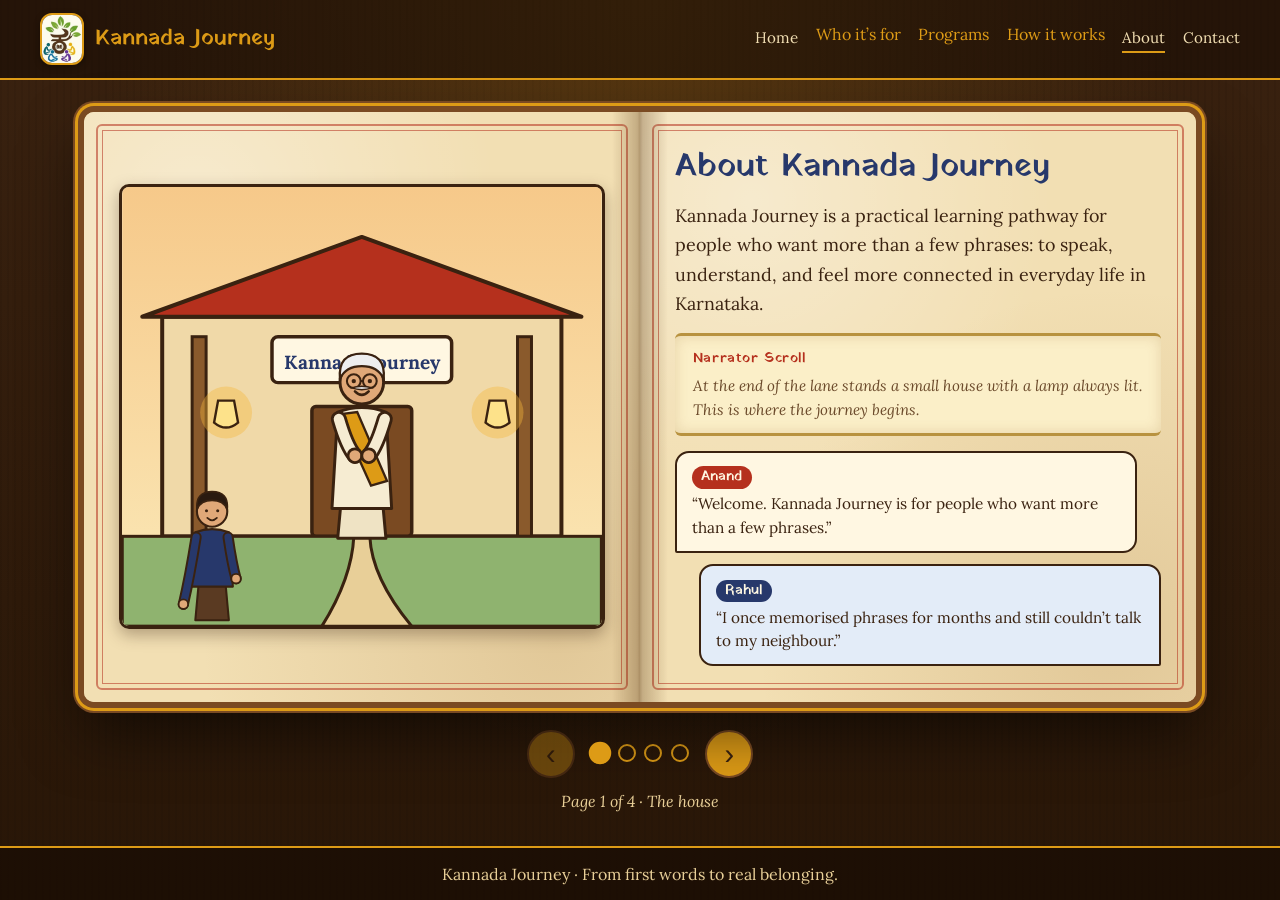
==== about.html @ fe994285 "enabled about page" ====
<!DOCTYPE html>
<html lang="en">
<head>
  <meta charset="utf-8">
  <meta name="viewport" content="width=device-width, initial-scale=1">
  <title>About | Kannada Journey</title>
  <meta name="description" content="Learn about the purpose and approach behind Kannada Journey.">
  <link rel="icon" type="image/jpeg" href="assets/logo.jpeg">

  <!-- Fonts for the storybook look (Kannada + vintage display). Remove if your styles.css already loads fonts. -->
  <link rel="preconnect" href="https://fonts.googleapis.com">
  <link rel="preconnect" href="https://fonts.gstatic.com" crossorigin>
  <link href="https://fonts.googleapis.com/css2?family=Lora:ital,wght@0,400;0,600;1,400&family=Noto+Serif+Kannada:wght@400;600;800&family=Yatra+One&display=swap" rel="stylesheet">

  <link rel="stylesheet" href="assets/styles.css">
  <!-- Storybook look for this page: keep storybook.css in the same folder as this file. -->
</head>
<body class="sb-body">

  <!-- Top bar. If you prefer your existing site header, replace this block with it. -->
  <header class="sb-topbar">
    <a class="sb-brand" href="index.html"><img class="sb-logo" src="assets/logo.jpeg" alt="" width="44" height="52"><span>Kannada Journey</span></a>
    <nav class="sb-topnav" aria-label="Main">
      <a href="index.html">Home</a>
	  <span class="nav-disabled" aria-disabled="true">
    Who it’s for
  </span>

  <span class="nav-disabled" aria-disabled="true">
    Programs
  </span>

  <span class="nav-disabled" aria-disabled="true">
    How it works
  </span>

  <a href="about.html" aria-current="page">About</a>
      <!-- <a href="programs.html">Programs</a>
      <a href="who-its-for.html">Who It’s For</a>
      <a href="how-it-works.html">How It Works</a>
      <a href="everyday-kannada.html">Everyday Kannada</a>
      <a href="about.html">About</a> -->
      <a href="contact.html">Contact</a>
    </nav>
  </header>

  <main class="sb-stage">
    <div class="sb-book" id="sbBook" tabindex="-1">

      <!-- ============ THE HOUSE ============ -->
      <section class="sb-spread" data-title="The house">
        <div class="sb-page sb-page--art">
          <div class="sb-art" data-slot="about0" data-alt="Anand teaches the Kannada letters on a blackboard to three seated learners while Rahul, holding books, looks on outside a village house">
            <p class="sb-art__fallback">The picture goes here. If you only see this message, upload <strong>storybook.js</strong> next to this page.</p>
          </div>
        </div>
        <div class="sb-page sb-page--text sb-page--cover">
          <h1 class="sb-title">About Kannada Journey</h1>
          <p class="sb-lead">Kannada Journey is a practical learning pathway for people who want more than a few phrases: to speak, understand, and feel more connected in everyday life in Karnataka.</p>
          <div class="sb-scroll">
            <p class="sb-scroll__label">Narrator Scroll</p>
            <p>At the end of the lane stands a small house with a lamp always lit. This is where the journey begins.</p>
          </div>
          <div class="sb-dialogue">
            <div class="sb-line sb-line--anand"><span class="sb-who">Anand</span><p>“Welcome. Kannada Journey is for people who want more than a few phrases.”</p></div>
            <div class="sb-line sb-line--rahul"><span class="sb-who">Rahul</span><p>“I once memorised phrases for months and still couldn’t talk to my neighbour.”</p></div>
          </div>
        </div>
      </section>

      <!-- ============ WHY KANNADA JOURNEY ============ -->
      <section class="sb-spread" data-title="Why Kannada Journey">
        <div class="sb-page sb-page--art">
          <div class="sb-art" data-slot="prog2" data-alt="A busy market where Rahul talks with local people, with Anand nearby">
            <p class="sb-art__fallback">The picture goes here. If you only see this message, upload <strong>storybook.js</strong> next to this page.</p>
          </div>
        </div>
        <div class="sb-page sb-page--text">
          <h2 class="sb-heading">Why Kannada Journey</h2>
          <p class="sb-lead">Most classes stop at a few spoken phrases. Kannada Journey takes you further: from speaking your first sentences to reading Kannada, understanding films and books, and staying connected through an active alumni practice community.</p>
          <div class="sb-cards">
            <div class="sb-card"><h3 class="sb-card__title">Pattern-based, not phrase-based</h3><p>You learn how to create sentences, not merely repeat them.</p></div>
            <div class="sb-card"><h3 class="sb-card__title">Speak before script</h3><p>You build spoken confidence before tackling the alphabet.</p></div>
            <div class="sb-card"><h3 class="sb-card__title">Grammar and written Kannada</h3><p>Read books and watch movies and television shows to perfect your Kannada through practice, and build vocabulary by meeting new words each time you read, watch or listen.</p></div>
            <div class="sb-card"><h3 class="sb-card__title">Learning does not end at enrolment</h3><p>Alumni continue practising through role-plays, films, and community activities.</p></div>
          </div>
          <div class="sb-dialogue">
            <div class="sb-line sb-line--anand"><span class="sb-who">Anand</span><p>“You will not only learn what to say. You will understand why it is said that way.”</p></div>
            <div class="sb-line sb-line--rahul"><span class="sb-who">Rahul</span><p>“And I won’t be on my own afterwards. That’s the part I like best.”</p></div>
          </div>
        </div>
      </section>

      <!-- ============ HOW WE MEASURE ============ -->
      <section class="sb-spread" data-title="How we measure">
        <div class="sb-page sb-page--art">
          <div class="sb-art" data-slot="aboutMeasure" data-alt="Four scenes around a glowing brain: sentence formation, vocabulary, practice and real-life use, with Anand and Rahul learning together">
            <p class="sb-art__fallback">The picture goes here. If you only see this message, upload <strong>storybook.js</strong> next to this page.</p>
          </div>
        </div>
        <div class="sb-page sb-page--text">
          <h2 class="sb-heading">How we measure learning</h2>
          <p class="sb-lead">We do not measure learning by the number of phrases memorised. We measure it by whether you can create your own sentences, understand responses, and participate in everyday conversations.</p>
          <p class="sb-lead">A typical short course gives you exposure to Kannada. Kannada Journey is designed to give you usable spoken independence. That takes more than a list of phrases: building sentences step by step, a clear understanding of how Kannada works, speaking practice, correction, revision, and real-life use. That is the depth and support the outcome needs.</p>
          <div class="sb-dialogue">
            <div class="sb-line sb-line--anand"><span class="sb-who">Anand</span><p>“If you have tried learning before and stopped, this programme is designed around structure, practice, and accountability.”</p></div>
            <div class="sb-line sb-line--rahul"><span class="sb-who">Rahul</span><p>“Structure, practice, and someone who corrects me. That’s what I was missing.”</p></div>
          </div>
        </div>
      </section>

      <!-- ============ JOIN ============ -->
      <section class="sb-spread" data-title="Join" id="join">
        <div class="sb-page sb-page--art">
          <div class="sb-art" data-slot="aboutWelcome" data-alt="Anand points Rahul down a village path toward a school where other learners are walking, under a Welcome ribbon">
            <p class="sb-art__fallback">The picture goes here. If you only see this message, upload <strong>storybook.js</strong> next to this page.</p>
          </div>
        </div>
        <div class="sb-page sb-page--text sb-page--cover">
          <h2 class="sb-heading">Walk with us.</h2>
          <p class="sb-lead">From first words to real belonging.</p>
          <div class="sb-actions">
            <a class="sb-btn" href="contact.html">Get in touch</a>
            <!-- <a class="sb-btn sb-btn--ghost" href="programs.html">Explore programs</a> -->
          </div>
          <button class="sb-link" type="button" data-sb-first>Read the story again</button>
        </div>
      </section>

    </div>

    <!-- Controls -->
    <nav class="sb-controls" aria-label="Storybook pages">
      <button class="sb-turn" type="button" data-sb-prev aria-label="Previous page">‹</button>
      <ol class="sb-dots" id="sbDots"></ol>
      <button class="sb-turn" type="button" data-sb-next aria-label="Next page">›</button>
    </nav>
    <p class="sb-counter" id="sbCounter" aria-live="polite"></p>
  </main>

  <footer class="sb-footer">Kannada Journey · From first words to real belonging.</footer>

  <script src="assets/storybook.js"></script>
</body>
</html>
---- assets/styles.css ----
/* =====================================================================
   KANNADA JOURNEY: STORYBOOK STYLES (ONE FILE FOR ALL SEVEN PAGES)
   Paste this ONCE at the very END of your existing styles.css.
   If you pasted any earlier storybook CSS, delete that first, so the
   storybook styles appear only once.
   Every class starts with .sb- so nothing clashes with your own CSS.
   ===================================================================== */

/* =====================================================================
   KANNADA JOURNEY: STORYBOOK PROGRAMS PAGE
   Paste this at the END of your existing styles.css.
   Every class starts with .sb- so nothing clashes with your other pages.
   Change the colours in :root to restyle the whole book.
   ===================================================================== */

:root {
  --sb-desk:      #3a2210;
  --sb-desk-2:    #281607;
  --sb-paper:     #f2dfb3;
  --sb-paper-2:   #e8cf98;
  --sb-ink:       #3a2210;
  --sb-ink-soft:  #6b4a2b;
  --sb-red:       #b5301d;
  --sb-gold:      #dd9b16;
  --sb-green:     #44703a;
  --sb-indigo:    #27386b;
  --sb-display:   "Yatra One", "Noto Serif Kannada", Georgia, serif;
  --sb-body-font: "Lora", "Noto Serif Kannada", Georgia, serif;
}

.nav-disabled {
  color: #dd9b16;
  cursor: not-allowed;
  text-decoration: none;
  pointer-events: none;
  user-select: none;
}

.sb-body {
  margin: 0;
  min-height: 100vh;
  display: flex;
  flex-direction: column;
  color: var(--sb-ink);
  font-family: var(--sb-body-font);
  background:
    radial-gradient(ellipse at 50% 0%, rgba(221,155,22,.18), transparent 60%),
    repeating-linear-gradient(90deg, rgba(0,0,0,.06) 0 2px, transparent 2px 7px),
    linear-gradient(var(--sb-desk), var(--sb-desk-2));
}
.sb-body *, .sb-body *::before, .sb-body *::after { box-sizing: border-box; }

/* ---------- Top bar ---------- */
.sb-topbar {
  display: flex;
  flex-wrap: wrap;
  align-items: center;
  justify-content: space-between;
  gap: .5rem 1.5rem;
  padding: .8rem clamp(1rem, 4vw, 2.5rem);
  background: rgba(20, 10, 3, .55);
  border-bottom: 2px solid var(--sb-gold);
}
.sb-brand {
  font-family: var(--sb-display);
  font-size: 1.35rem;
  color: var(--sb-gold);
  text-decoration: none;
}
.sb-topnav { display: flex; flex-wrap: wrap; gap: .25rem 1.1rem; }
.sb-topnav a {
  color: #f2dfb3;
  text-decoration: none;
  font-size: .95rem;
  padding: .25rem 0;
  border-bottom: 2px solid transparent;
}
.sb-topnav a:hover,
.sb-topnav a[aria-current="page"] { border-bottom-color: var(--sb-gold); }
.sb-topbar a:focus-visible { outline: 3px solid var(--sb-gold); outline-offset: 3px; }

/* ---------- Stage ---------- */
.sb-stage {
  flex: 1;
  width: 100%;
  max-width: 1160px;
  margin: 0 auto;
  padding: clamp(1rem, 3vw, 2rem) clamp(.5rem, 3vw, 1.5rem) 1rem;
}

/* ---------- Book ---------- */
.sb-book {
  position: relative;
  border-radius: 10px;
  background: var(--sb-paper);
  box-shadow:
    0 0 0 6px #7a4a22,
    0 0 0 9px var(--sb-gold),
    0 0 0 11px #7a4a22,
    0 30px 60px rgba(0,0,0,.55);
  outline: none;
}

.sb-spread {
  display: none;
  grid-template-columns: 1fr 1fr;
  align-items: stretch;
  min-height: 560px;
  perspective: 1800px;
  position: relative;
}
.sb-spread.is-active { display: grid; }

.sb-spread::after {
  content: "";
  position: absolute;
  top: 0; bottom: 0; left: 50%;
  width: 56px;
  transform: translateX(-50%);
  pointer-events: none;
  background: linear-gradient(90deg,
    transparent, rgba(80,45,10,.28) 45%, rgba(80,45,10,.4) 50%, rgba(80,45,10,.28) 55%, transparent);
}

.sb-page {
  position: relative;
  padding: clamp(1.2rem, 3vw, 2.2rem);
  background:
    radial-gradient(circle at 20% 15%, rgba(255,255,255,.35), transparent 45%),
    radial-gradient(circle at 85% 90%, rgba(150,95,30,.18), transparent 50%),
    var(--sb-paper);
}
.sb-page--art {
  border-radius: 10px 0 0 10px;
  display: flex;
  align-items: center;
  justify-content: center;
}
.sb-page--text {
  border-radius: 0 10px 10px 0;
  display: flex;
  flex-direction: column;
  justify-content: center;
  gap: .9rem;
  transform-origin: left center;
  backface-visibility: hidden;
}

/* inner ruled border */
.sb-page::before {
  content: "";
  position: absolute;
  inset: 12px;
  border: 2px solid var(--sb-red);
  outline: 1px solid var(--sb-red);
  outline-offset: -7px;
  border-radius: 6px;
  pointer-events: none;
  opacity: .55;
}

/* ---------- Art ---------- */
.sb-art {
  position: relative;
  width: 100%;
  max-width: 520px;
  margin: 0 auto;
}
.sb-art svg {
  display: block;
  width: 100%;
  height: auto;
  aspect-ratio: 480 / 440;
  border-radius: 10px;
  border: 3px solid var(--sb-ink);
  box-shadow: 0 6px 16px rgba(58,34,16,.35);
}
.sb-art img {
  display: block;
  width: 100%;
  height: auto;
  max-height: 560px;
  object-fit: contain;
  border-radius: 10px;
  border: 3px solid var(--sb-ink);
  box-shadow: 0 6px 16px rgba(58,34,16,.35);
}

/* Shown only if storybook.js has not loaded: tells you what is wrong */
.sb-art__fallback {
  margin: 0;
  padding: 2rem 1.2rem;
  text-align: center;
  font-style: italic;
  line-height: 1.5;
  color: var(--sb-ink-soft);
  border: 3px dashed var(--sb-red);
  border-radius: 10px;
  background: rgba(181,48,29,.07);
}

.sb-svg-text { font-family: var(--sb-body-font); }

/* ---------- Typography ---------- */
.sb-kicker,
.sb-chapter {
  margin: 0;
  font-family: var(--sb-display);
  font-size: 1.05rem;
  color: var(--sb-red);
  letter-spacing: .04em;
}
.sb-chapter::before { content: "❖ "; color: var(--sb-gold); }

.sb-title,
.sb-heading {
  margin: 0;
  font-family: var(--sb-display);
  font-weight: 400;
  color: var(--sb-indigo);
  line-height: 1.2;
}
.sb-title   { font-size: clamp(1.45rem, 3vw, 2.05rem); }
.sb-heading { font-size: clamp(1.4rem, 2.8vw, 2rem); }
.sb-heading__main { display: block; }
.sb-heading__sub {
  display: block;
  margin-top: .3rem;
  font-family: var(--sb-body-font);
  font-style: italic;
  font-size: .62em;
  color: var(--sb-red);
}

.sb-lead {
  margin: 0;
  font-size: clamp(1rem, 1.5vw, 1.12rem);
  line-height: 1.65;
  max-width: 36em;
}
.sb-focus {
  margin: 0;
  font-size: .92rem;
  line-height: 1.5;
  color: var(--sb-ink-soft);
}
.sb-focus strong { color: var(--sb-green); }

/* Narrator scroll */
.sb-scroll {
  position: relative;
  padding: .7rem 1.1rem;
  background: #fbefc8;
  border-top: 3px solid #b8923f;
  border-bottom: 3px solid #b8923f;
  border-radius: 6px;
  box-shadow: inset 0 0 14px rgba(150,95,30,.2);
  max-width: 36em;
}
.sb-scroll p { margin: 0; font-style: italic; font-size: .95rem; line-height: 1.6; color: var(--sb-ink-soft); }
.sb-scroll .sb-scroll__label {
  margin-bottom: .2rem;
  font-style: normal;
  font-family: var(--sb-display);
  font-size: .9rem;
  color: var(--sb-red);
  letter-spacing: .04em;
}

/* Dialogue */
.sb-dialogue { display: grid; gap: .7rem; max-width: 36em; }
.sb-line {
  position: relative;
  padding: .65rem .9rem .7rem;
  border: 2px solid var(--sb-ink);
  border-radius: 14px;
  line-height: 1.55;
  font-size: .96rem;
}
.sb-line p { margin: 0; }
.sb-who {
  display: inline-block;
  margin-bottom: .2rem;
  padding: .05rem .6rem;
  font-family: var(--sb-display);
  font-size: .85rem;
  color: #fff7e2;
  border-radius: 999px;
}
.sb-line--anand { background: #fff7e2; margin-right: 1.5rem; border-bottom-left-radius: 2px; }
.sb-line--anand .sb-who { background: var(--sb-red); }
.sb-line--rahul { background: #e3ecf8; margin-left: 1.5rem; border-bottom-right-radius: 2px; }
.sb-line--rahul .sb-who { background: var(--sb-indigo); }

.sb-story {
  margin: .3rem 0 0;
  padding: .8rem 1rem;
  font-style: italic;
  line-height: 1.6;
  color: var(--sb-ink-soft);
  background: rgba(221,155,22,.16);
  border-left: 4px solid var(--sb-gold);
  border-radius: 0 8px 8px 0;
  max-width: 36em;
}

.sb-route {
  margin: 0;
  padding: 0;
  list-style: none;
  display: grid;
  gap: .7rem;
}
.sb-route li {
  padding: .6rem .9rem;
  border: 2px dashed var(--sb-green);
  border-radius: 8px;
  line-height: 1.5;
}
.sb-route li span { display: block; font-family: var(--sb-display); color: var(--sb-green); }

/* ---------- Buttons ---------- */
.sb-actions { display: flex; flex-wrap: wrap; gap: .8rem; }
.sb-btn {
  display: inline-block;
  padding: .75rem 1.4rem;
  font-family: var(--sb-display);
  font-size: 1.05rem;
  color: #fff7e2;
  background: var(--sb-red);
  border: 2px solid #7d1c0e;
  border-radius: 999px;
  box-shadow: 0 3px 0 #7d1c0e;
  text-decoration: none;
  cursor: pointer;
  align-self: flex-start;
}
.sb-btn:hover { background: #cc3a25; }
.sb-btn:active { transform: translateY(2px); box-shadow: 0 1px 0 #7d1c0e; }
.sb-btn--ghost {
  color: var(--sb-indigo);
  background: transparent;
  border-color: var(--sb-indigo);
  box-shadow: 0 3px 0 var(--sb-indigo);
}
.sb-btn--ghost:hover { background: rgba(39,56,107,.1); }
.sb-link {
  align-self: flex-start;
  padding: 0;
  font: inherit;
  font-style: italic;
  color: var(--sb-ink-soft);
  background: none;
  border: 0;
  text-decoration: underline;
  cursor: pointer;
}

/* ---------- Controls ---------- */
.sb-controls {
  display: flex;
  align-items: center;
  justify-content: center;
  gap: 1rem;
  margin-top: 1.8rem;
}
.sb-turn {
  width: 48px;
  height: 48px;
  font-size: 1.8rem;
  line-height: 1;
  color: var(--sb-ink);
  background: var(--sb-gold);
  border: 2px solid #7a4a22;
  border-radius: 50%;
  cursor: pointer;
}
.sb-turn:hover:not(:disabled) { background: #f1b43a; }
.sb-turn:disabled { opacity: .35; cursor: default; }

.sb-dots {
  display: flex;
  flex-wrap: wrap;
  justify-content: center;
  gap: .55rem;
  margin: 0;
  padding: 0;
  list-style: none;
}
.sb-dots button {
  width: 18px;
  height: 18px;
  padding: 0;
  background: transparent;
  border: 2px solid var(--sb-gold);
  border-radius: 50%;
  cursor: pointer;
}
.sb-dots button[aria-current="true"] { background: var(--sb-gold); transform: scale(1.25); }

.sb-counter {
  margin: .8rem 0 0;
  text-align: center;
  font-style: italic;
  color: #e8cf98;
}
.sb-footer {
  padding: 1rem;
  text-align: center;
  color: #e8cf98;
  background: rgba(20,10,3,.55);
  border-top: 2px solid var(--sb-gold);
}

.sb-body button:focus-visible,
.sb-body a:focus-visible { outline: 3px solid var(--sb-indigo); outline-offset: 3px; }
.sb-controls button:focus-visible { outline-color: #fff; }

/* ---------- Page-turn animation ---------- */
@keyframes sbTurnNext {
  from { transform: rotateY(-80deg); opacity: .2; }
  to   { transform: rotateY(0);      opacity: 1; }
}
@keyframes sbTurnPrev {
  from { transform: rotateY(60deg);  opacity: .2; }
  to   { transform: rotateY(0);      opacity: 1; }
}
@keyframes sbFade { from { opacity: 0; } to { opacity: 1; } }

.sb-spread.sb-go-next .sb-page--text { animation: sbTurnNext .7s ease both; }
.sb-spread.sb-go-prev .sb-page--text { animation: sbTurnPrev .7s ease both; }
.sb-spread.sb-go-next .sb-page--art,
.sb-spread.sb-go-prev .sb-page--art  { animation: sbFade .7s ease both; }

/* ---------- Mobile: picture on top, text below ---------- */
@media (max-width: 800px) {
  .sb-spread { grid-template-columns: 1fr; min-height: 0; }
  .sb-spread::after { display: none; }
  .sb-page--art  { border-radius: 10px 10px 0 0; padding-bottom: .6rem; }
  .sb-page--text { border-radius: 0 0 10px 10px; }
  .sb-topbar { justify-content: center; text-align: center; }
  .sb-topnav { justify-content: center; }
  .sb-dots { max-width: 220px; }
  .sb-line--anand { margin-right: .5rem; }
  .sb-line--rahul { margin-left: .5rem; }
}

@media (prefers-reduced-motion: reduce) {
  .sb-spread.sb-go-next .sb-page--text,
  .sb-spread.sb-go-prev .sb-page--text,
  .sb-spread.sb-go-next .sb-page--art,
  .sb-spread.sb-go-prev .sb-page--art { animation: none; }
}


/* =====================================================================
   KANNADA JOURNEY: EXTRA STORYBOOK STYLES FOR THE OTHER PAGES
   Paste this at the very END of styles.css, AFTER the storybook-styles.css
   block you already added for the Programs page.
   (Home, Who It's For, How It Works, Everyday Kannada, About)
   ===================================================================== */

/* A third speaker: guests such as Meera, Arjun, Sofia and Neha */
.sb-line--guest { background: #e6f1df; margin-left: 1.5rem; border-bottom-right-radius: 2px; }
.sb-line--guest .sb-who { background: var(--sb-green); }

.sb-lead strong { color: var(--sb-green); font-family: var(--sb-display); font-weight: 400; }

/* ---------- Three little cards ---------- */
.sb-cards { display: grid; gap: .6rem; max-width: 36em; }
.sb-card {
  padding: .6rem .9rem .7rem;
  background: #fff7e2;
  border: 2px dashed var(--sb-green);
  border-radius: 10px;
}
.sb-card__title {
  margin: 0 0 .15rem;
  font-family: var(--sb-display);
  font-weight: 400;
  font-size: 1.05rem;
  color: var(--sb-red);
}
.sb-card p { margin: 0; font-size: .94rem; line-height: 1.5; }

/* ---------- Tab-like chips that jump to a page ---------- */
.sb-tabs { display: flex; flex-wrap: wrap; gap: .5rem; max-width: 36em; }
.sb-tab {
  padding: .45rem .9rem;
  font: inherit;
  font-size: .9rem;
  color: var(--sb-indigo);
  background: #fff7e2;
  border: 2px solid var(--sb-indigo);
  border-radius: 999px;
  cursor: pointer;
}
.sb-tab:hover { background: var(--sb-indigo); color: #fff7e2; }

/* ---------- Two lists side by side ---------- */
.sb-twocol {
  display: grid;
  grid-template-columns: 1fr 1fr;
  gap: .8rem;
  max-width: 38em;
}
.sb-list {
  padding: .6rem .8rem;
  background: rgba(68,112,58,.09);
  border-left: 4px solid var(--sb-green);
  border-radius: 0 8px 8px 0;
}
.sb-list__title {
  margin: 0 0 .3rem;
  font-family: var(--sb-display);
  font-weight: 400;
  font-size: .95rem;
  color: var(--sb-green);
}
.sb-list ul { margin: 0; padding-left: 1.1rem; }
.sb-list li { margin-bottom: .25rem; font-size: .88rem; line-height: 1.45; }

/* ---------- Kannada phrase chips (Everyday Kannada) ---------- */
.sb-phrases {
  display: grid;
  grid-template-columns: 1fr 1fr;
  gap: .5rem;
  margin: 0;
  padding: 0;
  list-style: none;
  max-width: 36em;
}
.sb-phrase {
  padding: .5rem .7rem;
  background: #fff7e2;
  border: 2px solid var(--sb-gold);
  border-radius: 10px;
  line-height: 1.3;
}
.sb-phrase__kn { display: block; font-size: 1.1rem; font-weight: 600; color: var(--sb-indigo); }
.sb-phrase__en { display: block; font-size: .82rem; font-style: italic; color: var(--sb-ink-soft); }

@media (max-width: 800px) {
  .sb-twocol { grid-template-columns: 1fr; }
  .sb-line--guest { margin-left: .5rem; }
}
@media (max-width: 420px) {
  .sb-phrases { grid-template-columns: 1fr; }
}

/* =====================================================================
   CONTACT PAGE: the enquiry form
   ===================================================================== */
.sb-form { display: grid; gap: .7rem; max-width: 38em; }
.sb-form__row { display: grid; grid-template-columns: 1fr 1fr; gap: .7rem; }
.sb-field { display: grid; gap: .2rem; }
.sb-field label {
  font-family: var(--sb-display);
  font-size: .88rem;
  color: var(--sb-green);
}
.sb-field input,
.sb-field select,
.sb-field textarea {
  width: 100%;
  padding: .5rem .65rem;
  font: inherit;
  font-size: .95rem;
  color: var(--sb-ink);
  background: #fffaf0;
  border: 2px solid var(--sb-ink-soft);
  border-radius: 8px;
}
.sb-field textarea { min-height: 4.2rem; resize: vertical; }
.sb-field input:focus,
.sb-field select:focus,
.sb-field textarea:focus { outline: 3px solid var(--sb-gold); outline-offset: 1px; border-color: var(--sb-red); }

/* Spam trap: hidden from people, visible to simple bots */
.sb-hp { position: absolute; left: -9999px; width: 1px; height: 1px; overflow: hidden; }

.sb-consent { margin: 0; font-size: .82rem; line-height: 1.45; color: var(--sb-ink-soft); }
.sb-status { margin: 0; padding: .6rem .9rem; border-radius: 8px; line-height: 1.5; }
.sb-status:empty { display: none; }
.sb-status--info  { background: rgba(221,155,22,.18); border-left: 4px solid var(--sb-gold); }
.sb-status--ok    { background: rgba(68,112,58,.16);  border-left: 4px solid var(--sb-green); }
.sb-status--error { background: rgba(181,48,29,.14);  border-left: 4px solid var(--sb-red); }
.sb-btn:disabled { opacity: .6; cursor: default; }

@media (max-width: 560px) {
  .sb-form__row { grid-template-columns: 1fr; }
}

/* =====================================================================
   PROGRAMS PAGE: Anand's slate, taglines and "what you will learn" lists
   ===================================================================== */
.sb-tagline {
  margin: 0;
  font-style: italic;
  font-size: 1.02rem;
  color: var(--sb-red);
}
.sb-subhead {
  margin: .3rem 0 0;
  font-family: var(--sb-display);
  font-weight: 400;
  font-size: 1.05rem;
  color: var(--sb-green);
}
.sb-bullets {
  margin: 0;
  padding: 0;
  list-style: none;
  display: grid;
  gap: .4rem;
  max-width: 36em;
}
.sb-bullets li {
  position: relative;
  padding-left: 1.5rem;
  font-size: .95rem;
  line-height: 1.5;
}
.sb-bullets li::before {
  content: "✦";
  position: absolute;
  left: 0;
  top: 0;
  color: var(--sb-gold);
}
.sb-btn--small { padding: .5rem 1.1rem; font-size: .95rem; }

/* The chalk slate Anand uses to show examples */
.sb-slate {
  width: 100%;
  max-width: 520px;
  margin: 0 auto;
  padding: 1.1rem 1.3rem 1.3rem;
  color: #f6efd9;
  background:
    radial-gradient(circle at 25% 20%, rgba(255,255,255,.06), transparent 50%),
    #2b312c;
  border: 10px solid #7a4a22;
  border-radius: 10px;
  box-shadow: inset 0 0 30px rgba(0,0,0,.55), 0 6px 16px rgba(58,34,16,.35);
}
.sb-slate__title {
  margin: 0;
  font-family: var(--sb-display);
  font-size: 1.3rem;
  color: #f4d27a;
}
.sb-slate__sub {
  margin: .1rem 0 .7rem;
  font-style: italic;
  font-size: .9rem;
  color: #cfc9b0;
}
.sb-slate__list { margin: 0; padding: 0; list-style: none; display: grid; gap: .1rem; }
.sb-slate__list li { padding: .4rem 0; border-bottom: 1px dashed rgba(246,239,217,.28); }
.sb-slate__list li:last-child { border-bottom: 0; }
.sb-slate__kn { display: block; font-size: 1.15rem; font-weight: 600; line-height: 1.4; }
.sb-slate__en { display: block; font-size: .86rem; font-style: italic; color: #e8d79a; }

.sb-slate__note {
  margin: .8rem 0 0;
  font-size: .8rem;
  font-style: italic;
  color: #cfc9b0;
}

/* ---------- The path ribbon: Speak → Patterns → … → Belong ---------- */
.sb-path {
  display: flex;
  flex-wrap: wrap;
  align-items: center;
  gap: .35rem .2rem;
  margin: 0;
  padding: 0;
  list-style: none;
  max-width: 36em;
}
.sb-path li {
  padding: .25rem .7rem;
  font-family: var(--sb-display);
  font-size: .9rem;
  color: #fff7e2;
  background: var(--sb-green);
  border-radius: 999px;
}
.sb-path li:nth-child(4n+2) { background: var(--sb-indigo); }
.sb-path li:nth-child(4n+3) { background: var(--sb-red); }
.sb-path li:not(:last-child)::after {
  content: "→";
  margin-left: .55rem;
  color: #fde28a;
}

/* ---------- Comparison tables (ordinary course vs Kannada Journey) ---------- */
.sb-compare {
  width: 100%;
  max-width: 38em;
  border-collapse: separate;
  border-spacing: 0;
  border: 2px solid var(--sb-ink-soft);
  border-radius: 10px;
  overflow: hidden;
  font-size: .9rem;
  line-height: 1.4;
}
.sb-compare th {
  padding: .5rem .7rem;
  font-family: var(--sb-display);
  font-weight: 400;
  font-size: .95rem;
  text-align: left;
  color: #fff7e2;
  background: var(--sb-indigo);
}
.sb-compare th:last-child { background: var(--sb-green); }
.sb-compare td { padding: .45rem .7rem; vertical-align: top; border-top: 1px solid rgba(58,34,16,.2); }
.sb-compare td:first-child { color: var(--sb-ink-soft); background: rgba(58,34,16,.05); }
.sb-compare td:last-child { font-weight: 600; background: rgba(68,112,58,.09); }
/* Logo in the top bar, next to the name */
.sb-brand { display: inline-flex; align-items: center; gap: .7rem; }
.sb-logo {
  display: block;
  height: 52px;
  width: auto;
  background: #fdfbee;               /* the logo's own cream background */
  border: 2px solid var(--sb-gold);
  border-radius: 12px;
  box-shadow: 0 2px 6px rgba(0,0,0,.35);
}

/* Larger logo at the top of the Home welcome page */
.sb-logo--hero { height: 104px; margin-bottom: .1rem; align-self: flex-start; }

@media (max-width: 800px) {
  .sb-logo { height: 42px; }
  .sb-logo--hero { height: 84px; }
}

.sb-spread--wide { grid-template-columns: 1fr; }
.sb-spread--wide::after { display: none; }                 /* no spine shadow */
.sb-spread--wide .sb-page--art { border-radius: 10px 10px 0 0; padding-bottom: .6rem; }
.sb-spread--wide .sb-page--text { border-radius: 0 0 10px 10px; }
.sb-spread--wide .sb-art { max-width: none; }               /* let the picture use the full width */
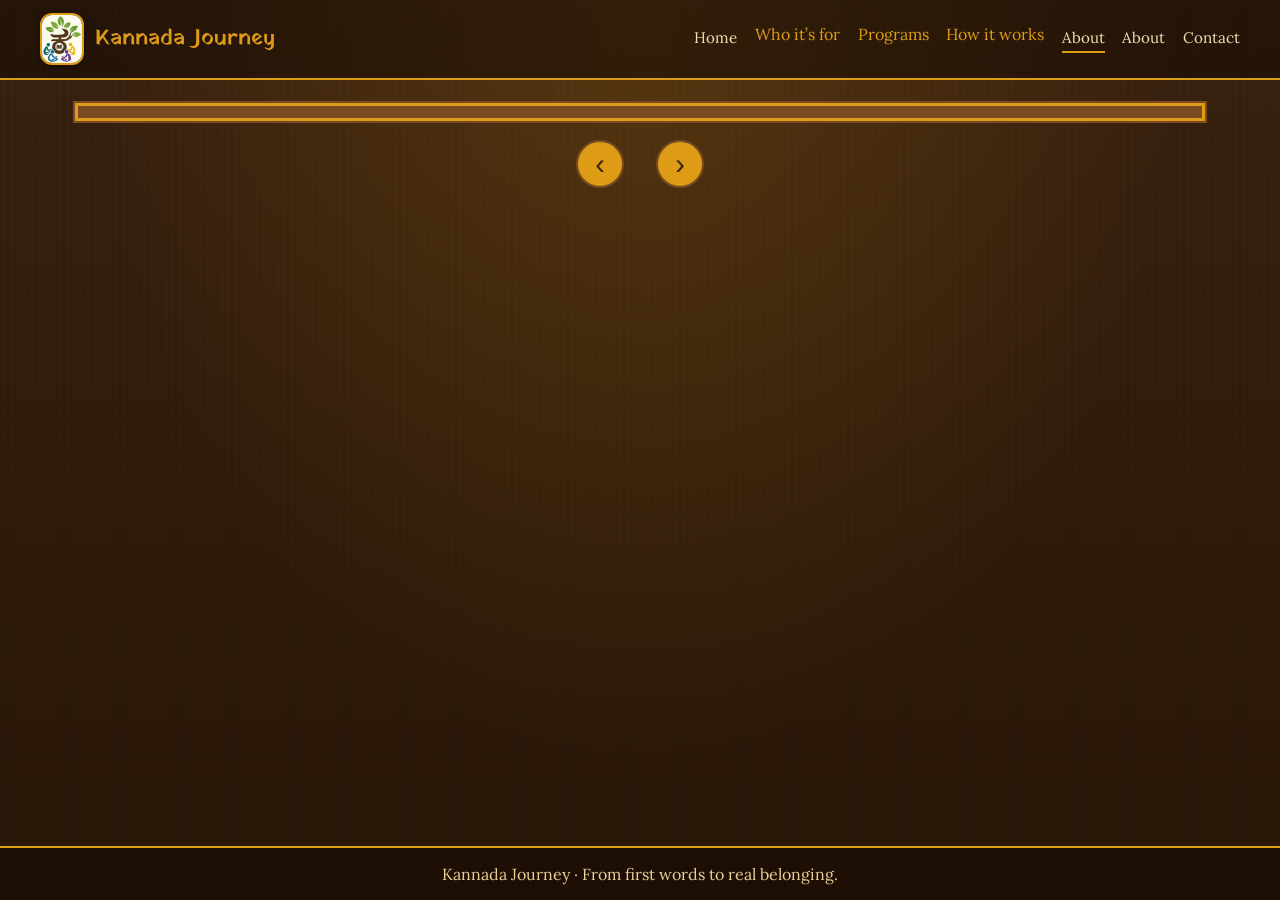
==== commit 9d232128: "linked pictures to about page" ====
--- a/about.html
+++ b/about.html
@@ -37,9 +37,8 @@
   <a href="about.html" aria-current="page">About</a>
       <!-- <a href="programs.html">Programs</a>
       <a href="who-its-for.html">Who It’s For</a>
-      <a href="how-it-works.html">How It Works</a>
-      <a href="everyday-kannada.html">Everyday Kannada</a>
-      <a href="about.html">About</a> -->
+      <a href="how-it-works.html">How It Works</a> -->
+      <a href="about.html">About</a>
       <a href="contact.html">Contact</a>
     </nav>
   </header>
@@ -69,7 +68,7 @@
       </section>
 
       <!-- ============ WHY KANNADA JOURNEY ============ -->
-      <section class="sb-spread" data-title="Why Kannada Journey">
+     <!--  <section class="sb-spread" data-title="Why Kannada Journey">
         <div class="sb-page sb-page--art">
           <div class="sb-art" data-slot="prog2" data-alt="A busy market where Rahul talks with local people, with Anand nearby">
             <p class="sb-art__fallback">The picture goes here. If you only see this message, upload <strong>storybook.js</strong> next to this page.</p>
@@ -89,7 +88,7 @@
             <div class="sb-line sb-line--rahul"><span class="sb-who">Rahul</span><p>“And I won’t be on my own afterwards. That’s the part I like best.”</p></div>
           </div>
         </div>
-      </section>
+      </section> -->
 
       <!-- ============ HOW WE MEASURE ============ -->
       <section class="sb-spread" data-title="How we measure">
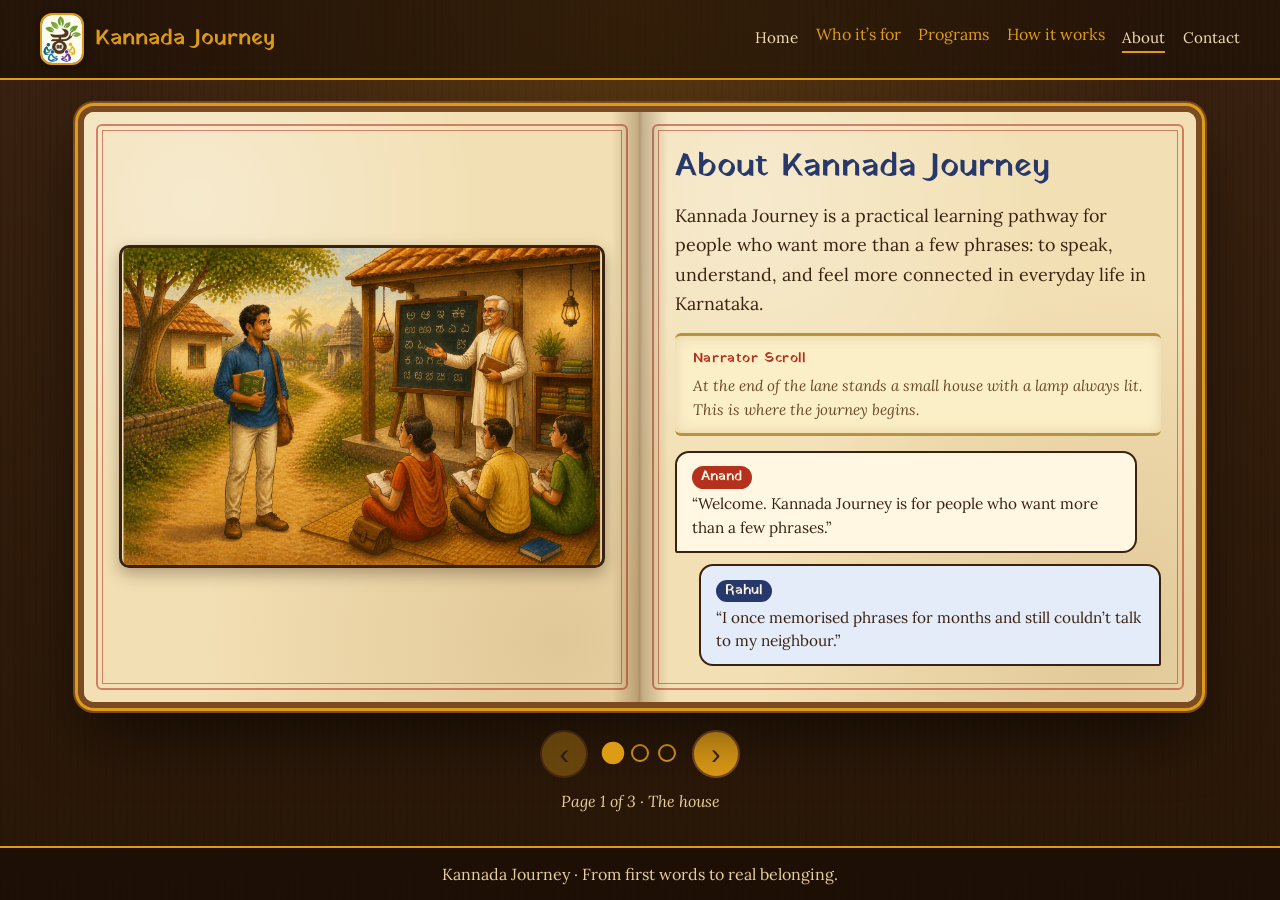
==== commit 363acc07: "initial fixes" ====
--- a/about.html
+++ b/about.html
@@ -38,7 +38,6 @@
       <!-- <a href="programs.html">Programs</a>
       <a href="who-its-for.html">Who It’s For</a>
       <a href="how-it-works.html">How It Works</a> -->
-      <a href="about.html">About</a>
       <a href="contact.html">Contact</a>
     </nav>
   </header>
@@ -66,29 +65,6 @@
           </div>
         </div>
       </section>
-
-      <!-- ============ WHY KANNADA JOURNEY ============ -->
-     <!--  <section class="sb-spread" data-title="Why Kannada Journey">
-        <div class="sb-page sb-page--art">
-          <div class="sb-art" data-slot="prog2" data-alt="A busy market where Rahul talks with local people, with Anand nearby">
-            <p class="sb-art__fallback">The picture goes here. If you only see this message, upload <strong>storybook.js</strong> next to this page.</p>
-          </div>
-        </div>
-        <div class="sb-page sb-page--text">
-          <h2 class="sb-heading">Why Kannada Journey</h2>
-          <p class="sb-lead">Most classes stop at a few spoken phrases. Kannada Journey takes you further: from speaking your first sentences to reading Kannada, understanding films and books, and staying connected through an active alumni practice community.</p>
-          <div class="sb-cards">
-            <div class="sb-card"><h3 class="sb-card__title">Pattern-based, not phrase-based</h3><p>You learn how to create sentences, not merely repeat them.</p></div>
-            <div class="sb-card"><h3 class="sb-card__title">Speak before script</h3><p>You build spoken confidence before tackling the alphabet.</p></div>
-            <div class="sb-card"><h3 class="sb-card__title">Grammar and written Kannada</h3><p>Read books and watch movies and television shows to perfect your Kannada through practice, and build vocabulary by meeting new words each time you read, watch or listen.</p></div>
-            <div class="sb-card"><h3 class="sb-card__title">Learning does not end at enrolment</h3><p>Alumni continue practising through role-plays, films, and community activities.</p></div>
-          </div>
-          <div class="sb-dialogue">
-            <div class="sb-line sb-line--anand"><span class="sb-who">Anand</span><p>“You will not only learn what to say. You will understand why it is said that way.”</p></div>
-            <div class="sb-line sb-line--rahul"><span class="sb-who">Rahul</span><p>“And I won’t be on my own afterwards. That’s the part I like best.”</p></div>
-          </div>
-        </div>
-      </section> -->
 
       <!-- ============ HOW WE MEASURE ============ -->
       <section class="sb-spread" data-title="How we measure">
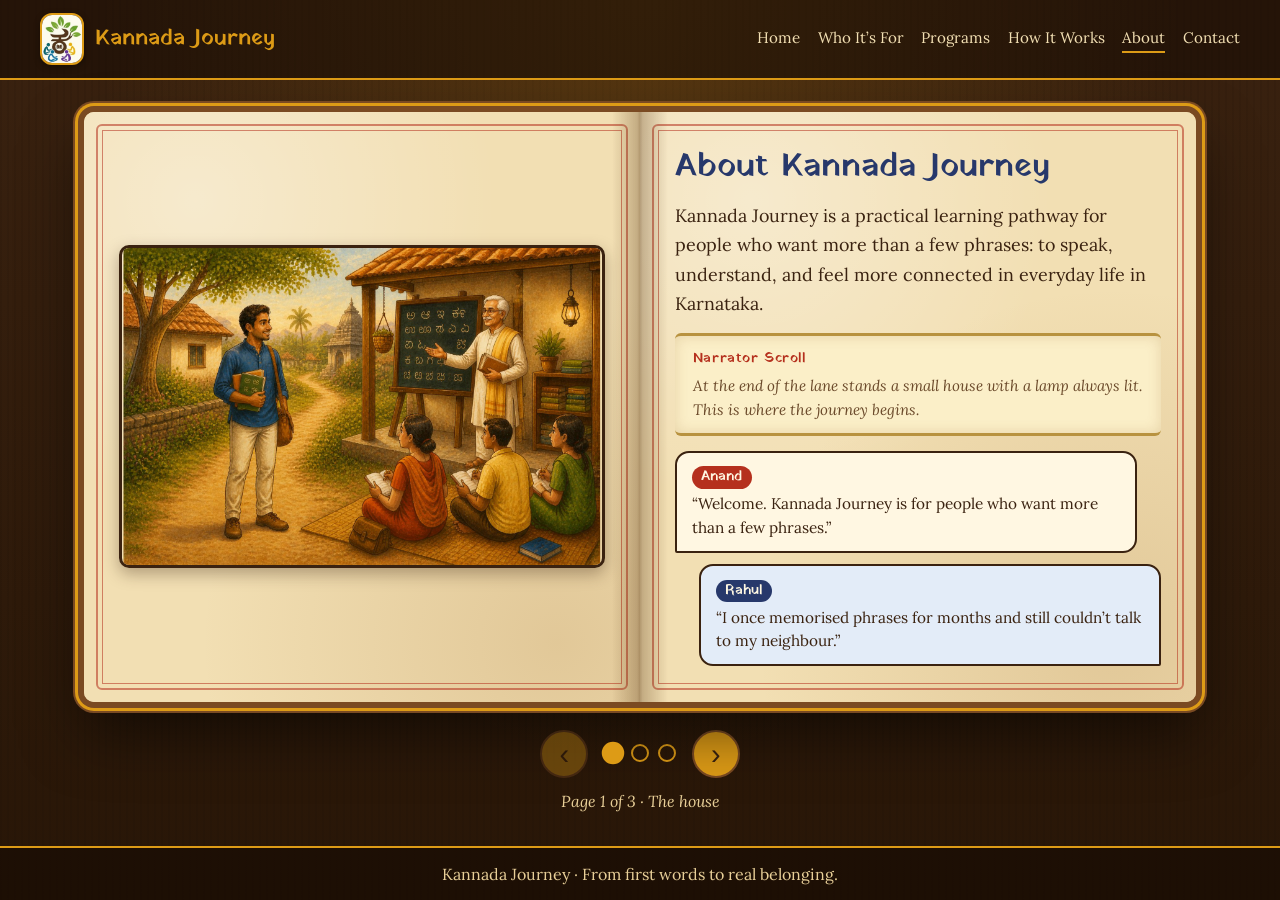
==== commit fe2f0c35: "initial fixes" ====
--- a/about.html
+++ b/about.html
@@ -22,22 +22,11 @@
     <a class="sb-brand" href="index.html"><img class="sb-logo" src="assets/logo.jpeg" alt="" width="44" height="52"><span>Kannada Journey</span></a>
     <nav class="sb-topnav" aria-label="Main">
       <a href="index.html">Home</a>
-	  <span class="nav-disabled" aria-disabled="true">
-    Who it’s for
-  </span>
-
-  <span class="nav-disabled" aria-disabled="true">
-    Programs
-  </span>
-
-  <span class="nav-disabled" aria-disabled="true">
-    How it works
-  </span>
-
-  <a href="about.html" aria-current="page">About</a>
-      <!-- <a href="programs.html">Programs</a>
+	      
       <a href="who-its-for.html">Who It’s For</a>
-      <a href="how-it-works.html">How It Works</a> -->
+	  <a href="programs.html">Programs</a>
+      <a href="how-it-works.html">How It Works</a>
+	  <a href="about.html" aria-current="page">About</a>
       <a href="contact.html">Contact</a>
     </nav>
   </header>
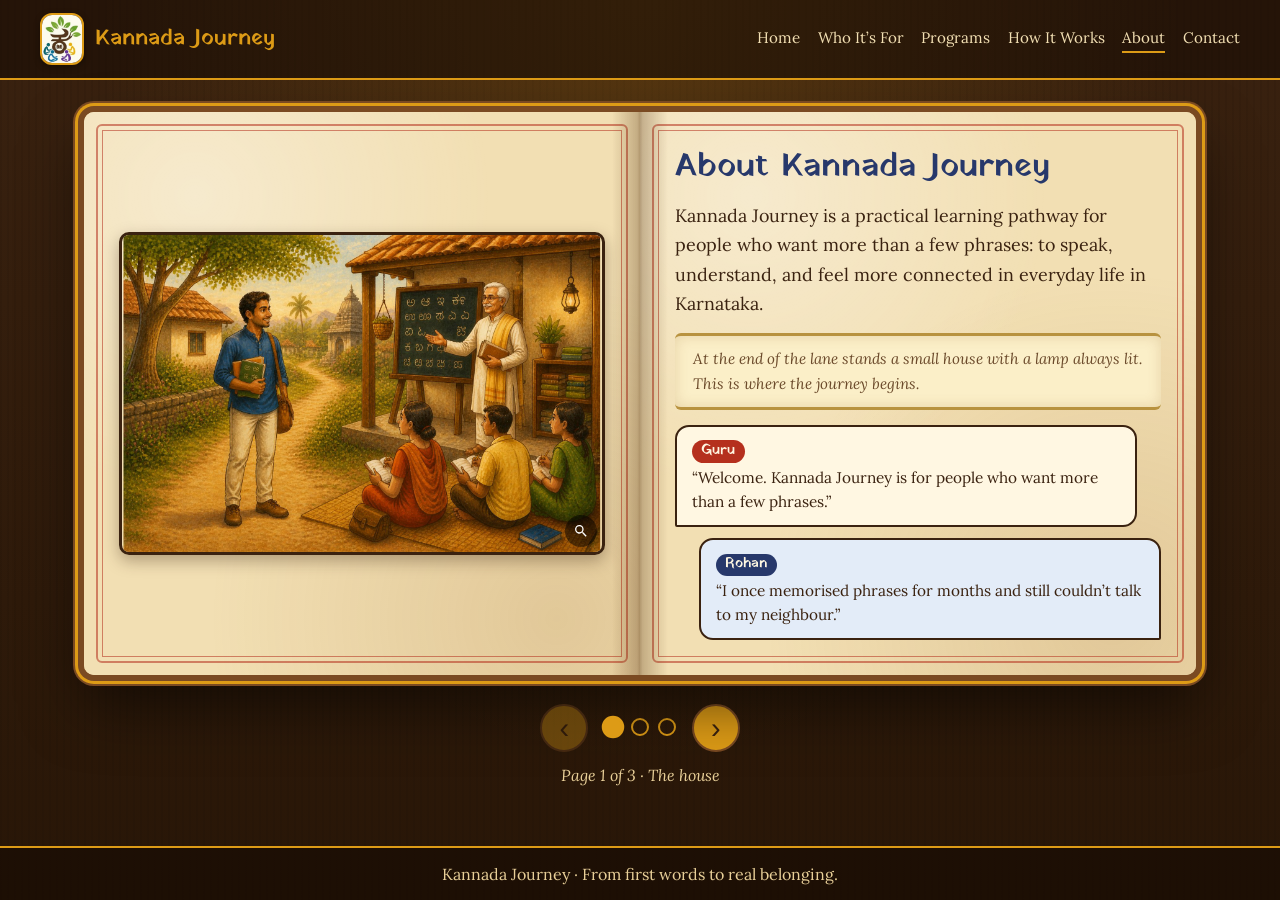
==== commit eb77b5f2: "initial fixes" ====
--- a/about.html
+++ b/about.html
@@ -45,12 +45,12 @@
           <h1 class="sb-title">About Kannada Journey</h1>
           <p class="sb-lead">Kannada Journey is a practical learning pathway for people who want more than a few phrases: to speak, understand, and feel more connected in everyday life in Karnataka.</p>
           <div class="sb-scroll">
-            <p class="sb-scroll__label">Narrator Scroll</p>
+            <!-- <p class="sb-scroll__label">Narrator Scroll</p> -->
             <p>At the end of the lane stands a small house with a lamp always lit. This is where the journey begins.</p>
           </div>
           <div class="sb-dialogue">
-            <div class="sb-line sb-line--anand"><span class="sb-who">Anand</span><p>“Welcome. Kannada Journey is for people who want more than a few phrases.”</p></div>
-            <div class="sb-line sb-line--rahul"><span class="sb-who">Rahul</span><p>“I once memorised phrases for months and still couldn’t talk to my neighbour.”</p></div>
+            <div class="sb-line sb-line--anand"><span class="sb-who">Guru</span><p>“Welcome. Kannada Journey is for people who want more than a few phrases.”</p></div>
+            <div class="sb-line sb-line--rahul"><span class="sb-who">Rohan</span><p>“I once memorised phrases for months and still couldn’t talk to my neighbour.”</p></div>
           </div>
         </div>
       </section>
@@ -67,8 +67,8 @@
           <p class="sb-lead">We do not measure learning by the number of phrases memorised. We measure it by whether you can create your own sentences, understand responses, and participate in everyday conversations.</p>
           <p class="sb-lead">A typical short course gives you exposure to Kannada. Kannada Journey is designed to give you usable spoken independence. That takes more than a list of phrases: building sentences step by step, a clear understanding of how Kannada works, speaking practice, correction, revision, and real-life use. That is the depth and support the outcome needs.</p>
           <div class="sb-dialogue">
-            <div class="sb-line sb-line--anand"><span class="sb-who">Anand</span><p>“If you have tried learning before and stopped, this programme is designed around structure, practice, and accountability.”</p></div>
-            <div class="sb-line sb-line--rahul"><span class="sb-who">Rahul</span><p>“Structure, practice, and someone who corrects me. That’s what I was missing.”</p></div>
+            <div class="sb-line sb-line--anand"><span class="sb-who">Guru</span><p>“If you have tried learning before and stopped, this programme is designed around structure, practice, and accountability.”</p></div>
+            <div class="sb-line sb-line--rahul"><span class="sb-who">Rohan</span><p>“Structure, practice, and someone who corrects me. That’s what I was missing.”</p></div>
           </div>
         </div>
       </section>
--- a/assets/styles.css
+++ b/assets/styles.css
@@ -257,6 +257,7 @@
   box-shadow: inset 0 0 14px rgba(150,95,30,.2);
   max-width: 36em;
 }
+
 .sb-scroll p { margin: 0; font-style: italic; font-size: .95rem; line-height: 1.6; color: var(--sb-ink-soft); }
 .sb-scroll .sb-scroll__label {
   margin-bottom: .2rem;
@@ -745,4 +746,160 @@
 .sb-spread--wide::after { display: none; }                 /* no spine shadow */
 .sb-spread--wide .sb-page--art { border-radius: 10px 10px 0 0; padding-bottom: .6rem; }
 .sb-spread--wide .sb-page--text { border-radius: 0 0 10px 10px; }
-.sb-spread--wide .sb-art { max-width: none; }               /* let the picture use the full width */+.sb-spread--wide .sb-art { max-width: none; }               /* let the picture use the full width */
+
+/* #lightbox {
+  display: none;
+  position: fixed;
+  top: 0;
+  left: 0;
+  width: 100%;
+  height: 100%;
+  background: rgba(0, 0, 0, 0.85);
+  z-index: 1000;
+  cursor: pointer;
+}
+
+#lightbox img {
+  max-width: 90%;
+  max-height: 90%;
+  position: absolute;
+  top: 50%;
+  left: 50%;
+  transform: translate(-50%, -50%);
+}
+
+#lightbox.active {
+  display: block;
+} */
+
+/* #lightbox {
+  position: fixed;
+  top: 0;
+  left: 0;
+  width: 100vw;
+  height: 100vh;
+  background: rgba(0, 0, 0, 0.95);
+  display: none;
+  align-items: center;
+  justify-content: center;
+  z-index: 9999;
+  padding: 0;
+  margin: 0;
+}
+
+#lightbox.active {
+  display: flex;
+}
+
+#lightbox-img {
+  max-width: 100vw;
+  max-height: 100vh;
+  width: auto;
+  height: auto;
+  object-fit: contain;
+  margin: 0;
+  padding: 0;
+} */
+
+/* @media (max-width: 768px) {
+  .lightbox img {
+    width: 100vw;
+    height: auto;
+    max-width: 100vw;
+    max-height: 100vh;
+    object-fit: contain;
+    margin: 0;
+    padding: 0;
+  }
+  .lightbox {
+    padding: 0;
+    margin: 0;
+  }
+} */
+
+.sb-art {
+  cursor: zoom-in;
+}
+
+.sb-art {
+  position: relative;
+}
+
+.sb-art::after {
+  content: "";
+  position: absolute;
+  bottom: 8px;
+  right: 8px;
+  width: 32px;
+  height: 32px;
+  background: rgba(0,0,0,0.5) url('data:image/svg+xml;utf8,<svg xmlns="http://www.w3.org/2000/svg" viewBox="0 0 24 24" fill="white"><path d="M15.5 14h-.79l-.28-.27a6.5 6.5 0 1 0-.7.7l.27.28v.79l5 4.99L20.49 19l-4.99-5zm-6 0A4.5 4.5 0 1 1 14 9.5 4.5 4.5 0 0 1 9.5 14z"/></svg>') center/16px no-repeat;
+  border-radius: 50%;
+  pointer-events: none;
+}
+
+#lightbox {
+  position: fixed;
+  top: 0; left: 0;
+  width: 100vw;
+  height: 100vh;
+  background: rgba(0, 0, 0, 0.95);
+  display: none;
+  align-items: center;
+  justify-content: center;
+  z-index: 9999;
+  overflow: auto;
+  -webkit-overflow-scrolling: touch;
+}
+
+#lightbox.active {
+  display: flex;
+}
+
+#lightbox.zoomed {
+  display: block;
+}
+
+#lightbox-img {
+  max-width: 100vw;
+  max-height: 100vh;
+  width: auto;
+  height: auto;
+  object-fit: contain;
+  cursor: zoom-in;
+}
+
+#lightbox-img.zoomed {
+  max-width: none;
+  max-height: none;
+  cursor: zoom-out;
+}
+
+#lightbox-close {
+  position: fixed;
+  top: 12px;
+  right: 12px;
+  z-index: 10000;
+  width: 44px;
+  height: 44px;
+  border: none;
+  border-radius: 50%;
+  background: rgba(255,255,255,0.9);
+  color: #000;
+  font-size: 22px;
+  cursor: pointer;
+}
+
+#lightbox-hint {
+  position: fixed;
+  bottom: 16px;
+  left: 50%;
+  transform: translateX(-50%);
+  z-index: 10000;
+  background: rgba(0,0,0,0.7);
+  color: #fff;
+  padding: 8px 16px;
+  border-radius: 20px;
+  font-size: 14px;
+  pointer-events: none;
+}
